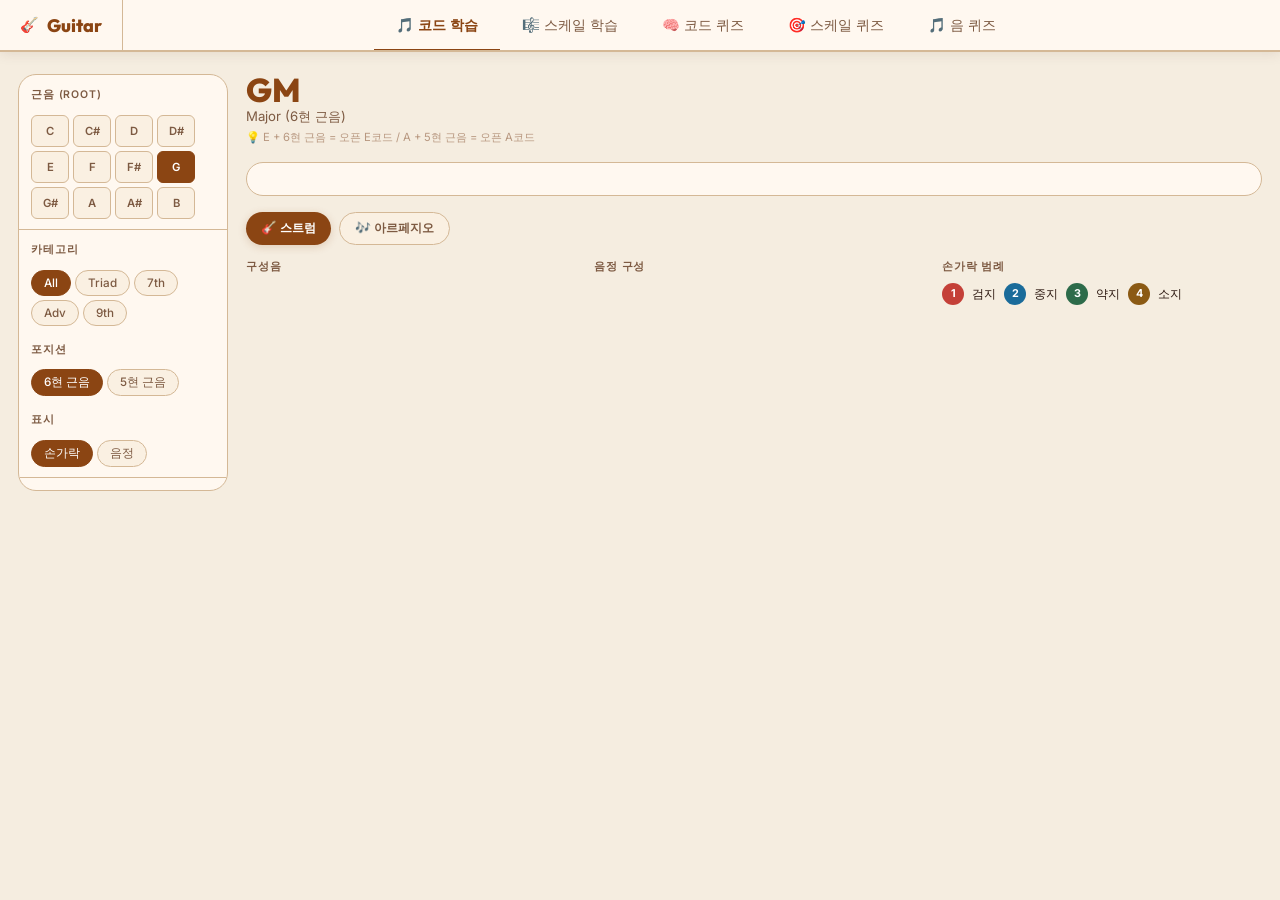
==== index.html @ c6dc0fb3 "Add files via upload" ====
<!DOCTYPE html>
<html lang="ko">

<head>
  <meta charset="UTF-8" />
  <meta name="viewport" content="width=device-width, initial-scale=1.0" />
  <title>Guitar</title>
  <meta name="description" content="기타 코드·스케일 시각화 및 퀴즈 트레이너" />
  <meta name="theme-color" content="#8B4513" />
  <meta name="apple-mobile-web-app-capable" content="yes" />
  <meta name="apple-mobile-web-app-status-bar-style" content="black-translucent" />
  <meta name="apple-mobile-web-app-title" content="Guitar" />
  <link rel="manifest" href="manifest.json" />
  <link rel="icon" href="icons/icon.svg" type="image/svg+xml" />
  <link rel="apple-touch-icon" href="icons/icon-192.png" />
  <link rel="preconnect" href="https://fonts.googleapis.com" />
  <link
    href="https://fonts.googleapis.com/css2?family=Inter:wght@300;400;500;600;700&family=Outfit:wght@400;600;700;800&display=swap"
    rel="stylesheet" />
  <link rel="stylesheet" href="style.css" />
</head>

<body>

  <!-- ── Single-row Header + Tabs ─────────────────────────────────────────── -->
  <header class="app-bar">
    <div class="logo"><span>🎸</span><span class="logo-text">Guitar</span></div>
    <nav class="tab-nav">
      <button class="tab-btn active" data-tab="chord">🎵 코드 학습</button>
      <button class="tab-btn" data-tab="scale">🎼 스케일 학습</button>
      <button class="tab-btn" data-tab="chordquiz">🧠 코드 퀴즈</button>
      <button class="tab-btn" data-tab="scalequiz">🎯 스케일 퀴즈</button>
      <button class="tab-btn" data-tab="notequiz">🎵 음 퀴즈</button>
    </nav>
  </header>

  <!-- ══ PANEL 1 – CHORD ══════════════════════════════════════════════════ -->
  <div class="tab-panel active" id="panel-chord">
    <div class="panel-content chord-layout">
      <aside class="chord-sidebar">
        <div class="sidebar-section">
          <div class="control-label">근음 (Root)</div>
          <div class="root-grid">
            <button class="root-btn" data-note="C">C</button>
            <button class="root-btn" data-note="C#">C#</button>
            <button class="root-btn" data-note="D">D</button>
            <button class="root-btn" data-note="D#">D#</button>
            <button class="root-btn" data-note="E">E</button>
            <button class="root-btn" data-note="F">F</button>
            <button class="root-btn" data-note="F#">F#</button>
            <button class="root-btn active" data-note="G">G</button>
            <button class="root-btn" data-note="G#">G#</button>
            <button class="root-btn" data-note="A">A</button>
            <button class="root-btn" data-note="A#">A#</button>
            <button class="root-btn" data-note="B">B</button>
          </div>
        </div>
        <div class="sidebar-section">
          <div class="control-label">카테고리</div>
          <div class="btn-group">
            <button class="pill-btn cat-btn active" data-cat="All">All</button>
            <button class="pill-btn cat-btn" data-cat="Triad">Triad</button>
            <button class="pill-btn cat-btn" data-cat="7th">7th</button>
            <button class="pill-btn cat-btn" data-cat="Advanced">Adv</button>
            <button class="pill-btn cat-btn" data-cat="9th">9th</button>
          </div>
          <div class="control-label" style="margin-top:8px">포지션</div>
          <div class="btn-group">
            <button class="pill-btn pos-btn active" data-pos="root6">6현 근음</button>
            <button class="pill-btn pos-btn" data-pos="root5">5현 근음</button>
          </div>
          <div class="control-label" style="margin-top:8px">표시</div>
          <div class="btn-group">
            <button class="pill-btn show-btn active" data-show="fingers">손가락</button>
            <button class="pill-btn show-btn" data-show="intervals">음정</button>
          </div>
        </div>
        <div id="chord-list" class="chord-list"></div>
      </aside>

      <main class="chord-main">
        <div>
          <h1 id="chord-title" class="chord-title">GM</h1>
          <p id="chord-subtitle" class="chord-subtitle">Major (6현 근음)</p>
          <p style="font-size:0.75rem;color:var(--text-dim);margin-top:2px">
            💡 E + 6현 근음 = 오픈 E코드 / A + 5현 근음 = 오픈 A코드
          </p>
        </div>
        <div class="diagram-wrap" id="chord-diagram"></div>
        <div class="chord-info">
          <div class="sound-controls">
            <button class="sound-btn" id="btn-strum">🎸 스트럼</button>
            <button class="sound-btn ghost" id="btn-arpeggio">🎶 아르페지오</button>
          </div>
          <div class="info-row">
            <div class="info-section">
              <div class="control-label">구성음</div>
              <div id="chord-notes" class="tag-row"></div>
            </div>
            <div class="info-section">
              <div class="control-label">음정 구성</div>
              <div id="chord-intervals" class="tag-row"></div>
            </div>
            <div class="info-section">
              <div class="control-label">손가락 범례</div>
              <div class="legend-row">
                <span class="legend-dot" style="background:#C44038">1</span>검지
                <span class="legend-dot" style="background:#1A6B9A">2</span>중지
                <span class="legend-dot" style="background:#2D6B4A">3</span>약지
                <span class="legend-dot" style="background:#8B5A14">4</span>소지
              </div>
            </div>
          </div>
        </div>
      </main>
    </div>
  </div>

  <!-- ══ PANEL 2 – SCALE ══════════════════════════════════════════════════ -->
  <div class="tab-panel" id="panel-scale">
    <div class="panel-content">
      <div class="scale-controls">
        <div class="btn-group">
          <button class="pill-btn range-btn active" data-range="0">개방현 ~ 3프렛</button>
          <button class="pill-btn range-btn" data-range="1">3 ~ 7프렛</button>
          <button class="pill-btn range-btn" data-range="2">4 ~ 8프렛</button>
          <button class="pill-btn range-btn" data-range="3">7 ~ 10프렛</button>
        </div>
        <label style="display:flex;align-items:center;gap:6px;font-size:0.83rem;color:var(--text-muted);cursor:pointer">
          <input type="checkbox" id="scale-show-toggle" /> 도레미 표시
        </label>
      </div>
      <h2 id="scale-title" class="section-title">음표 위치 – 개방현 ~ 3프렛</h2>
      <p id="scale-subtitle" class="section-subtitle">자연음 (C D E F G A B) · 강조 범위 밖은 회색 표시 · 클릭하면 소리 재생</p>
      <div class="fretboard-wrap" id="scale-diagram"></div>
      <div class="note-legend">
        <span class="note-badge" style="background:#C44038">C 도</span>
        <span class="note-badge" style="background:#D4870A">D 레</span>
        <span class="note-badge" style="background:#2D6B4A">E 미</span>
        <span class="note-badge" style="background:#1A6B8A">F 파</span>
        <span class="note-badge" style="background:#7A2A9A">G 솔</span>
        <span class="note-badge" style="background:#8A4A1A">A 라</span>
        <span class="note-badge" style="background:#3A6A7A">B 시</span>
      </div>
    </div>
  </div>

  <!-- ══ PANEL 3 – CHORD QUIZ ═════════════════════════════════════════════ -->
  <div class="tab-panel" id="panel-chordquiz">
    <div class="panel-content">
      <div class="quiz-header">
        <h2 class="section-title">🧠 코드 퀴즈</h2>
        <p style="color:var(--text-muted);font-size:0.85rem">다이어그램을 보고 코드명을 맞춰보세요!</p>
        <div class="score-badge" style="margin-left:auto">점수 <strong id="cq-score">0 / 0</strong></div>
      </div>
      <div class="cq-body">
        <div class="cq-left">
          <div style="margin-bottom:8px"><button class="cq-play-btn" id="cq-play">🎸 재생</button></div>
          <div class="diagram-wrap" id="cq-diagram"></div>
        </div>
        <div class="cq-right">
          <div id="cq-options" class="cq-options-grid"></div>
          <div id="cq-result" class="cq-result"></div>
          <div class="cq-actions">
            <button class="action-btn secondary" id="cq-reveal">정답 보기</button>
            <button class="action-btn" id="cq-next">다음 문제 →</button>
          </div>
          <div class="cq-actions" style="margin-top:4px">
            <button class="action-btn secondary" id="cq-reset">점수 초기화</button>
          </div>
        </div>
      </div>
    </div>
  </div>

  <!-- ══ PANEL 4 – SCALE QUIZ ═════════════════════════════════════════════ -->
  <div class="tab-panel" id="panel-scalequiz">
    <div class="panel-content">
      <div class="quiz-header">
        <h2 class="section-title">🎯 스케일 퀴즈</h2>
        <p style="color:var(--text-muted);font-size:0.85rem">범위 내 자연음을 낮은(높은) 음부터 순서대로 클릭하세요!</p>
        <div class="score-badge" style="margin-left:auto"><strong id="sq-score">퀴즈를 시작하세요</strong></div>
      </div>
      <div class="sq-controls">
        <div class="btn-group">
          <button class="pill-btn sq-range-btn active" data-range="0">개방현 ~ 3</button>
          <button class="pill-btn sq-range-btn" data-range="1">3 ~ 7</button>
          <button class="pill-btn sq-range-btn" data-range="2">4 ~ 8</button>
          <button class="pill-btn sq-range-btn" data-range="3">7 ~ 10</button>
        </div>
        <select id="sq-dir-select" class="sq-select">
          <option value="asc">낮은 음부터</option>
          <option value="desc">높은 음부터</option>
        </select>
        <button class="action-btn" id="sq-start">🎲 새 퀴즈 시작</button>
        <label
          style="display:flex;align-items:center;gap:6px;font-size:0.83rem;color:var(--text-muted);cursor:pointer;margin-left:4px">
          <input type="checkbox" id="sq-solfege-toggle" /> 도레미 표시
        </label>
      </div>
      <div class="fretboard-wrap" id="sq-diagram">
        <div style="padding:40px;text-align:center;color:var(--text-muted)">[새 퀴즈 시작]을 클릭하세요.</div>
      </div>
    </div>
  </div>

  <!-- ══ PANEL 5 – NOTE QUIZ ══════════════════════════════════════════════ -->
  <div class="tab-panel" id="panel-notequiz">
    <div class="panel-content">
      <div class="quiz-header">
        <h2 class="section-title">🎵 음 퀴즈</h2>
        <p style="color:var(--text-muted);font-size:0.85rem">지판의 표시된 음 이름을 맞춰보세요!</p>
        <div class="score-badge" style="margin-left:auto">점수 <strong id="nq-score">0 / 0</strong></div>
      </div>
      <div class="cq-body">
        <div class="cq-left">
          <div style="margin-bottom:8px"><button class="cq-play-btn" id="nq-play">🎸 재생</button></div>
          <div class="diagram-wrap" id="nq-diagram"></div>
        </div>
        <div class="cq-right">
          <div id="nq-options" class="cq-options-grid"></div>
          <div id="nq-result" class="cq-result"></div>
          <div class="cq-actions">
            <button class="action-btn secondary" id="nq-reveal">정답 보기</button>
            <button class="action-btn" id="nq-next">다음 문제 →</button>
          </div>
          <div class="cq-actions" style="margin-top:4px">
            <button class="action-btn secondary" id="nq-reset">점수 초기화</button>
          </div>
        </div>
      </div>
    </div>
  </div>

  <script src="data/chords.js"></script>
  <script src="data/scales.js"></script>
  <script src="utils.js"></script>
  <script src="sound.js"></script>
  <script src="fretboard.js"></script>
  <script src="app.js"></script>
  <script>
    if ("serviceWorker" in navigator) {
      navigator.serviceWorker.register("sw.js").catch(() => { });
    }
  </script>
</body>

</html>
---- style.css ----
/* ── Guitar – Warm Café Theme ─────────────────────────────────────────── */
*,
*::before,
*::after {
  box-sizing: border-box;
  margin: 0;
  padding: 0;
}

:root {
  --bg: #F5EDE0;
  --bg-card: #FFF8F0;
  --bg-elevated: #FAF0E2;
  --bg-hover: #EFE0CC;
  --border: #D4B896;
  --border-light: #C4A882;
  --text: #2C1810;
  --text-muted: #7D5A42;
  --text-dim: #B89880;
  --accent: #8B4513;
  --accent-h: #A0522D;
  --accent2: #C4874A;
  --teal: #3D7A6A;
  --red: #C44038;
  --radius-sm: 6px;
  --radius: 12px;
  --radius-lg: 18px;
  --shadow: 0 2px 12px rgba(80, 40, 10, .10);
  --transition: 0.18s ease;
}

html {
  font-size: 15px;
}

body {
  background: var(--bg);
  color: var(--text);
  font-family: 'Inter', sans-serif;
  min-height: 100vh;
  line-height: 1.5;
}

button {
  cursor: pointer;
  font-family: inherit;
  border: none;
  outline: none;
}

select {
  font-family: inherit;
}

/* ── App Bar (logo + tabs in one row) ───────────────────────────────────── */
.app-bar {
  display: flex;
  align-items: stretch;
  height: 52px;
  background: var(--bg-card);
  border-bottom: 2px solid var(--border);
  box-shadow: var(--shadow);
  padding: 0 20px 0 20px;
  position: sticky;
  top: 0;
  z-index: 100;
}

.logo {
  display: flex;
  align-items: center;
  gap: 8px;
  flex-shrink: 0;
  padding-right: 20px;
  border-right: 1px solid var(--border);
  margin-right: 8px;
}

.logo-text {
  font-family: 'Outfit', sans-serif;
  font-size: 1.2rem;
  font-weight: 800;
  color: var(--accent);
}

/* ── Tab Nav (inside header) ────────────────────────────────────────────── */
.tab-nav {
  flex: 1;
  display: flex;
  justify-content: center;
  align-items: stretch;
  overflow-x: auto;
}

.tab-btn {
  display: flex;
  align-items: center;
  gap: 5px;
  padding: 0 22px;
  height: 100%;
  background: transparent;
  color: var(--text-muted);
  font-size: 0.95rem;
  font-weight: 500;
  border-bottom: 3px solid transparent;
  white-space: nowrap;
  transition: var(--transition);
  position: relative;
  top: 2px;
  /* align border to bottom of bar */
}

.tab-btn:hover {
  color: var(--text);
  background: var(--bg-elevated);
}

.tab-btn.active {
  color: var(--accent);
  border-bottom-color: var(--accent);
  font-weight: 600;
}

/* ── Panels ──────────────────────────────────────────────────────────────── */
.tab-panel {
  display: none;
}

.tab-panel.active {
  display: block;
}

.panel-content {
  max-width: 1300px;
  margin: 0 auto;
  padding: 22px 18px;
}

/* ── Common Buttons ──────────────────────────────────────────────────────── */
.btn-group {
  display: flex;
  gap: 4px;
  flex-wrap: wrap;
}

.pill-btn {
  padding: 5px 12px;
  border-radius: 20px;
  background: var(--bg-elevated);
  border: 1px solid var(--border);
  color: var(--text-muted);
  font-size: 0.78rem;
  font-weight: 500;
  transition: var(--transition);
}

.pill-btn:hover {
  background: var(--bg-hover);
  color: var(--text);
}

.pill-btn.active {
  background: var(--accent);
  border-color: var(--accent);
  color: #fff;
}

.action-btn {
  padding: 8px 18px;
  border-radius: 22px;
  background: var(--accent);
  color: #fff;
  font-weight: 600;
  font-size: 0.88rem;
  box-shadow: 0 2px 8px rgba(139, 69, 19, .22);
  transition: var(--transition);
}

.action-btn:hover {
  background: var(--accent-h);
  transform: translateY(-1px);
}

.action-btn.secondary {
  background: var(--bg-elevated);
  border: 1px solid var(--border);
  color: var(--text-muted);
  box-shadow: none;
}

.action-btn.secondary:hover {
  color: var(--text);
  border-color: var(--border-light);
  transform: none;
}

.control-label {
  font-size: 0.7rem;
  font-weight: 600;
  text-transform: uppercase;
  letter-spacing: .08em;
  color: var(--text-muted);
  margin-bottom: 4px;
}

/* ── Root Buttons ────────────────────────────────────────────────────────── */
.root-grid {
  display: flex;
  gap: 4px;
  flex-wrap: wrap;
}

.root-btn {
  width: 38px;
  height: 32px;
  border-radius: var(--radius-sm);
  background: var(--bg-elevated);
  border: 1px solid var(--border);
  color: var(--text-muted);
  font-size: 0.75rem;
  font-weight: 600;
  transition: var(--transition);
}

.root-btn:hover {
  background: var(--bg-hover);
  color: var(--text);
}

.root-btn.active {
  background: var(--accent);
  border-color: var(--accent);
  color: #fff;
}

/* ══ CHORD MODE ══════════════════════════════════════════════════════════ */
.chord-layout {
  display: grid;
  grid-template-columns: 210px 1fr;
  gap: 18px;
  align-items: start;
}

.chord-sidebar {
  background: var(--bg-card);
  border: 1px solid var(--border);
  border-radius: var(--radius-lg);
  overflow: hidden;
  position: sticky;
  top: calc(52px + 12px);
}

.sidebar-section {
  padding: 12px 12px 10px;
  border-bottom: 1px solid var(--border);
  display: flex;
  flex-direction: column;
  gap: 8px;
}

/* 2-column chord list */
.chord-list {
  display: grid;
  grid-template-columns: 1fr 1fr;
  gap: 2px;
  padding: 6px;
  max-height: calc(100vh - 360px);
  overflow-y: auto;
}

.chord-list::-webkit-scrollbar {
  width: 4px;
}

.chord-list::-webkit-scrollbar-thumb {
  background: var(--border);
  border-radius: 4px;
}

.chord-item {
  display: flex;
  flex-direction: column;
  align-items: flex-start;
  padding: 6px 8px;
  border-radius: var(--radius-sm);
  background: transparent;
  border: 1px solid transparent;
  color: var(--text-muted);
  text-align: left;
  width: 100%;
  transition: var(--transition);
  gap: 1px;
}

.chord-item:hover {
  background: var(--bg-hover);
  color: var(--text);
}

.chord-item.active {
  background: rgba(139, 69, 19, .08);
  border-color: rgba(139, 69, 19, .25);
  color: var(--text);
}

.chord-symbol {
  font-family: 'Outfit', sans-serif;
  font-size: 0.95rem;
  font-weight: 700;
  color: var(--accent);
}

.chord-name {
  font-size: 0.72rem;
  color: var(--text-dim);
}

.chord-main {
  display: flex;
  flex-direction: column;
  gap: 16px;
}

.chord-title {
  font-family: 'Outfit', sans-serif;
  font-size: 2.2rem;
  font-weight: 800;
  color: var(--accent);
  line-height: 1;
}

.chord-subtitle {
  color: var(--text-muted);
  font-size: 0.88rem;
}

.diagram-wrap {
  background: var(--bg-card);
  border: 1px solid var(--border);
  border-radius: var(--radius-lg);
  padding: 16px;
  overflow-x: auto;
}

.chord-info {
  display: flex;
  flex-direction: column;
  gap: 14px;
}

.info-row {
  display: flex;
  gap: 28px;
  flex-wrap: wrap;
  align-items: flex-start;
}

.info-row .info-section {
  flex: 1;
  min-width: 110px;
}

.sound-controls {
  display: flex;
  gap: 8px;
  flex-wrap: wrap;
}

.sound-btn {
  display: inline-flex;
  align-items: center;
  gap: 5px;
  padding: 7px 15px;
  border-radius: 20px;
  background: var(--accent);
  color: #fff;
  font-weight: 600;
  font-size: 0.83rem;
  box-shadow: 0 2px 8px rgba(139, 69, 19, .2);
  transition: var(--transition);
}

.sound-btn:hover {
  background: var(--accent-h);
  transform: translateY(-1px);
}

.sound-btn.ghost {
  background: var(--bg-elevated);
  border: 1px solid var(--border);
  color: var(--text-muted);
  box-shadow: none;
}

.sound-btn.ghost:hover {
  color: var(--text);
  border-color: var(--border-light);
  transform: none;
}

.info-section {
  display: flex;
  flex-direction: column;
  gap: 5px;
}

.tag-row {
  display: flex;
  gap: 5px;
  flex-wrap: wrap;
}

.note-tag {
  padding: 3px 10px;
  border-radius: 20px;
  background: var(--bg-elevated);
  border: 1px solid var(--border);
  font-size: 0.82rem;
  font-weight: 600;
}

.iv-tag {
  padding: 3px 9px;
  border-radius: 20px;
  background: var(--bg-elevated);
  border: 1.5px solid;
  font-size: 0.78rem;
  display: flex;
  align-items: center;
  gap: 4px;
}

.iv-tag small {
  color: var(--text-muted);
  font-size: 0.68rem;
}

.legend-row {
  display: flex;
  align-items: center;
  gap: 8px;
  flex-wrap: wrap;
  font-size: 0.82rem;
}

.legend-dot {
  display: inline-flex;
  align-items: center;
  justify-content: center;
  width: 22px;
  height: 22px;
  border-radius: 50%;
  color: #fff;
  font-size: 0.72rem;
  font-weight: 700;
}

/* ══ SCALE MODE ══════════════════════════════════════════════════════════ */
.scale-controls {
  display: flex;
  align-items: center;
  gap: 12px;
  flex-wrap: wrap;
  margin-bottom: 16px;
}

.section-title {
  font-family: 'Outfit', sans-serif;
  font-size: 1.5rem;
  font-weight: 700;
  color: var(--accent);
  margin-bottom: 3px;
}

.section-subtitle {
  color: var(--text-muted);
  font-size: 0.83rem;
  margin-bottom: 12px;
}

.fretboard-wrap {
  background: var(--bg-card);
  border: 1px solid var(--border);
  border-radius: var(--radius-lg);
  padding: 16px;
  overflow-x: auto;
}

.note-legend {
  display: flex;
  gap: 6px;
  flex-wrap: wrap;
  margin-top: 12px;
}

.note-badge {
  padding: 3px 9px;
  border-radius: 20px;
  color: #fff;
  font-size: 0.73rem;
  font-weight: 600;
}

/* ══ QUIZ SHARED ═════════════════════════════════════════════════════════ */
.quiz-header {
  display: flex;
  align-items: center;
  gap: 14px;
  flex-wrap: wrap;
  margin-bottom: 18px;
}

.score-badge {
  display: flex;
  align-items: center;
  gap: 6px;
  padding: 5px 13px;
  border-radius: 20px;
  background: var(--bg-elevated);
  border: 1px solid var(--border);
  font-size: 0.83rem;
}

.score-badge strong {
  color: var(--accent);
}

/* ══ CHORD / NOTE QUIZ ═══════════════════════════════════════════════════ */
.cq-body {
  display: grid;
  grid-template-columns: 1fr auto;
  gap: 24px;
  align-items: start;
}

.cq-left {
  display: flex;
  flex-direction: column;
  gap: 10px;
}

.cq-right {
  display: flex;
  flex-direction: column;
  gap: 10px;
  min-width: 210px;
}

.cq-options-grid {
  display: grid;
  grid-template-columns: 1fr 1fr;
  gap: 8px;
}

.cq-opt-btn {
  padding: 13px 8px;
  border-radius: var(--radius);
  background: var(--bg-elevated);
  border: 1.5px solid var(--border);
  color: var(--text);
  font-size: 1rem;
  font-weight: 700;
  font-family: 'Outfit', sans-serif;
  transition: var(--transition);
}

.cq-opt-btn:hover {
  background: var(--bg-hover);
  border-color: var(--border-light);
  transform: translateY(-1px);
}

.cq-opt-btn.correct {
  background: rgba(61, 122, 106, .12);
  border-color: var(--teal);
  color: var(--teal);
}

.cq-opt-btn.wrong {
  background: rgba(196, 64, 56, .10);
  border-color: var(--red);
  color: var(--red);
}

.cq-result {
  font-size: 1rem;
  font-weight: 600;
  min-height: 1.5em;
}

.cq-result.correct {
  color: var(--teal);
}

.cq-result.wrong {
  color: var(--red);
}

.cq-actions {
  display: flex;
  gap: 7px;
  flex-wrap: wrap;
}

.cq-play-btn {
  display: inline-flex;
  align-items: center;
  gap: 5px;
  padding: 6px 13px;
  border-radius: 18px;
  background: var(--bg-elevated);
  border: 1px solid var(--border);
  color: var(--text-muted);
  font-size: 0.82rem;
  font-weight: 600;
  transition: var(--transition);
}

.cq-play-btn:hover {
  color: var(--text);
  border-color: var(--border-light);
}

/* ══ SCALE QUIZ ══════════════════════════════════════════════════════════ */
.sq-controls {
  display: flex;
  align-items: center;
  gap: 10px;
  flex-wrap: wrap;
  margin-bottom: 14px;
}

.sq-select {
  padding: 6px 11px;
  border-radius: 20px;
  background: var(--bg-elevated);
  border: 1px solid var(--border);
  color: var(--text);
  font-size: 0.82rem;
  appearance: none;
}

/* ── Shake animation ────────────────────────────────────────────────────── */
@keyframes shake {

  0%,
  100% {
    transform: translateX(0)
  }

  20% {
    transform: translateX(-6px)
  }

  40% {
    transform: translateX(6px)
  }

  60% {
    transform: translateX(-4px)
  }

  80% {
    transform: translateX(4px)
  }
}

.shake {
  animation: shake .4s ease;
}

/* ── Responsive ──────────────────────────────────────────────────────────── */
@media (max-width: 860px) {
  .chord-layout {
    grid-template-columns: 1fr;
  }

  .chord-sidebar {
    position: static;
  }

  .cq-body {
    grid-template-columns: 1fr;
  }

  .info-row {
    flex-direction: column;
    gap: 10px;
  }
}

@media (max-width: 500px) {
  .panel-content {
    padding: 12px 8px;
  }

  .cq-options-grid {
    grid-template-columns: 1fr;
  }

  .tab-btn {
    padding: 0 10px;
    font-size: 0.78rem;
  }

  .app-bar {
    height: 46px;
    padding: 0 8px;
  }

  .logo {
    padding-right: 10px;
    margin-right: 4px;
  }

  .logo-text {
    font-size: 1rem;
  }

  /* Fretboard: smooth horizontal scroll on mobile */
  .fretboard-wrap,
  .diagram-wrap {
    overflow-x: auto;
    -webkit-overflow-scrolling: touch;
    padding: 12px 8px;
  }

  .h-fretboard {
    min-width: 700px;
  }

  .chord-list {
    grid-template-columns: 1fr 1fr;
    max-height: 260px;
  }

  .sq-controls,
  .scale-controls,
  .quiz-header {
    gap: 6px;
  }

  .pill-btn {
    padding: 5px 9px;
    font-size: 0.72rem;
  }

  .action-btn {
    padding: 7px 14px;
    font-size: 0.82rem;
  }

  .section-title {
    font-size: 1.2rem;
  }

  .chord-title {
    font-size: 1.6rem;
  }
}
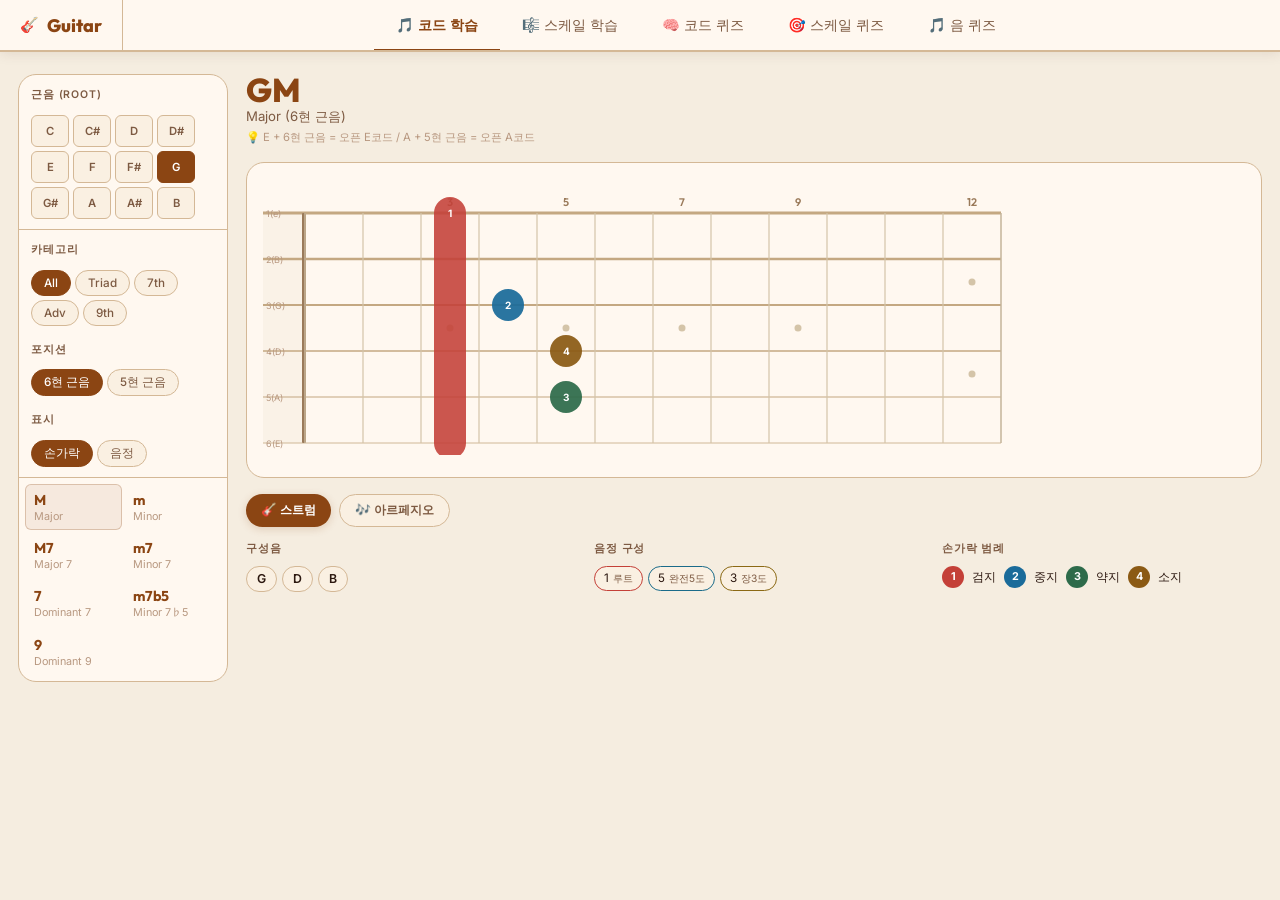
==== commit e617c5ac: "Add files via upload mobile view update" ====
--- a/index.html
+++ b/index.html
@@ -25,6 +25,7 @@
   <!-- ── Single-row Header + Tabs ─────────────────────────────────────────── -->
   <header class="app-bar">
     <div class="logo"><span>🎸</span><span class="logo-text">Guitar</span></div>
+    <button class="mobile-menu-btn" id="mobile-menu-btn" aria-label="메뉴">☰</button>
     <nav class="tab-nav">
       <button class="tab-btn active" data-tab="chord">🎵 코드 학습</button>
       <button class="tab-btn" data-tab="scale">🎼 스케일 학습</button>
@@ -232,6 +233,16 @@
     </div>
   </div>
 
+  <!-- Mobile drawer (populated by JS) -->
+  <div class="mobile-drawer-overlay" id="drawer-overlay"></div>
+  <aside class="mobile-drawer" id="mobile-drawer">
+    <div class="drawer-header">
+      <span>설정</span>
+      <button class="drawer-close-btn" id="drawer-close">✕</button>
+    </div>
+    <div class="drawer-body" id="drawer-body"></div>
+  </aside>
+
   <script src="data/chords.js"></script>
   <script src="data/scales.js"></script>
   <script src="utils.js"></script>
--- a/style.css
+++ b/style.css
@@ -689,7 +689,7 @@
   }
 }
 
-@media (max-width: 500px) {
+@media (max-width: 600px) {
   .panel-content {
     padding: 12px 8px;
   }
@@ -717,16 +717,10 @@
     font-size: 1rem;
   }
 
-  /* Fretboard: smooth horizontal scroll on mobile */
   .fretboard-wrap,
   .diagram-wrap {
-    overflow-x: auto;
-    -webkit-overflow-scrolling: touch;
-    padding: 12px 8px;
-  }
-
-  .h-fretboard {
-    min-width: 700px;
+    overflow: hidden;
+    padding: 8px;
   }
 
   .chord-list {
@@ -757,4 +751,125 @@
   .chord-title {
     font-size: 1.6rem;
   }
+
+  .mobile-menu-btn {
+    display: flex !important;
+  }
+
+  .chord-sidebar {
+    display: none;
+  }
+
+  .mobile-drawer-overlay {
+    display: block;
+  }
+
+  .mobile-drawer-overlay.open {
+    opacity: 1;
+    pointer-events: auto;
+  }
+
+  .mobile-drawer {
+    display: flex;
+  }
+
+  .mobile-drawer.open {
+    transform: translateX(0);
+  }
+}
+
+/* ── Mobile drawer (base, hidden on desktop) ──────────────────────────── */
+.mobile-menu-btn {
+  display: none;
+  align-items: center;
+  justify-content: center;
+  width: 36px;
+  height: 36px;
+  border-radius: var(--radius-sm);
+  background: var(--bg-elevated);
+  border: 1px solid var(--border);
+  color: var(--text-muted);
+  font-size: 1.2rem;
+  margin-right: 8px;
+  flex-shrink: 0;
+}
+
+.mobile-menu-btn:hover {
+  background: var(--bg-hover);
+  color: var(--text);
+}
+
+.mobile-drawer-overlay {
+  display: none;
+  position: fixed;
+  inset: 0;
+  background: rgba(44, 24, 16, .4);
+  z-index: 200;
+  opacity: 0;
+  pointer-events: none;
+  transition: opacity .25s ease;
+}
+
+.mobile-drawer {
+  display: none;
+  flex-direction: column;
+  position: fixed;
+  top: 0;
+  left: 0;
+  width: 280px;
+  max-width: 85vw;
+  height: 100vh;
+  background: var(--bg-card);
+  border-right: 2px solid var(--border);
+  box-shadow: 4px 0 24px rgba(80, 40, 10, .2);
+  z-index: 210;
+  transform: translateX(-100%);
+  transition: transform .28s cubic-bezier(.4, 0, .2, 1);
+  overflow-y: auto;
+  -webkit-overflow-scrolling: touch;
+}
+
+.drawer-header {
+  display: flex;
+  align-items: center;
+  justify-content: space-between;
+  padding: 14px 16px;
+  border-bottom: 1px solid var(--border);
+  position: sticky;
+  top: 0;
+  background: var(--bg-card);
+  z-index: 1;
+}
+
+.drawer-header span {
+  font-family: 'Outfit', sans-serif;
+  font-weight: 700;
+  font-size: 1.05rem;
+  color: var(--accent);
+}
+
+.drawer-close-btn {
+  width: 32px;
+  height: 32px;
+  border-radius: 50%;
+  background: var(--bg-elevated);
+  border: 1px solid var(--border);
+  color: var(--text-muted);
+  font-size: 1.1rem;
+  display: flex;
+  align-items: center;
+  justify-content: center;
+  transition: var(--transition);
+}
+
+.drawer-close-btn:hover {
+  background: var(--bg-hover);
+  color: var(--text);
+}
+
+.drawer-body {
+  padding: 12px;
+  display: flex;
+  flex-direction: column;
+  gap: 10px;
 }
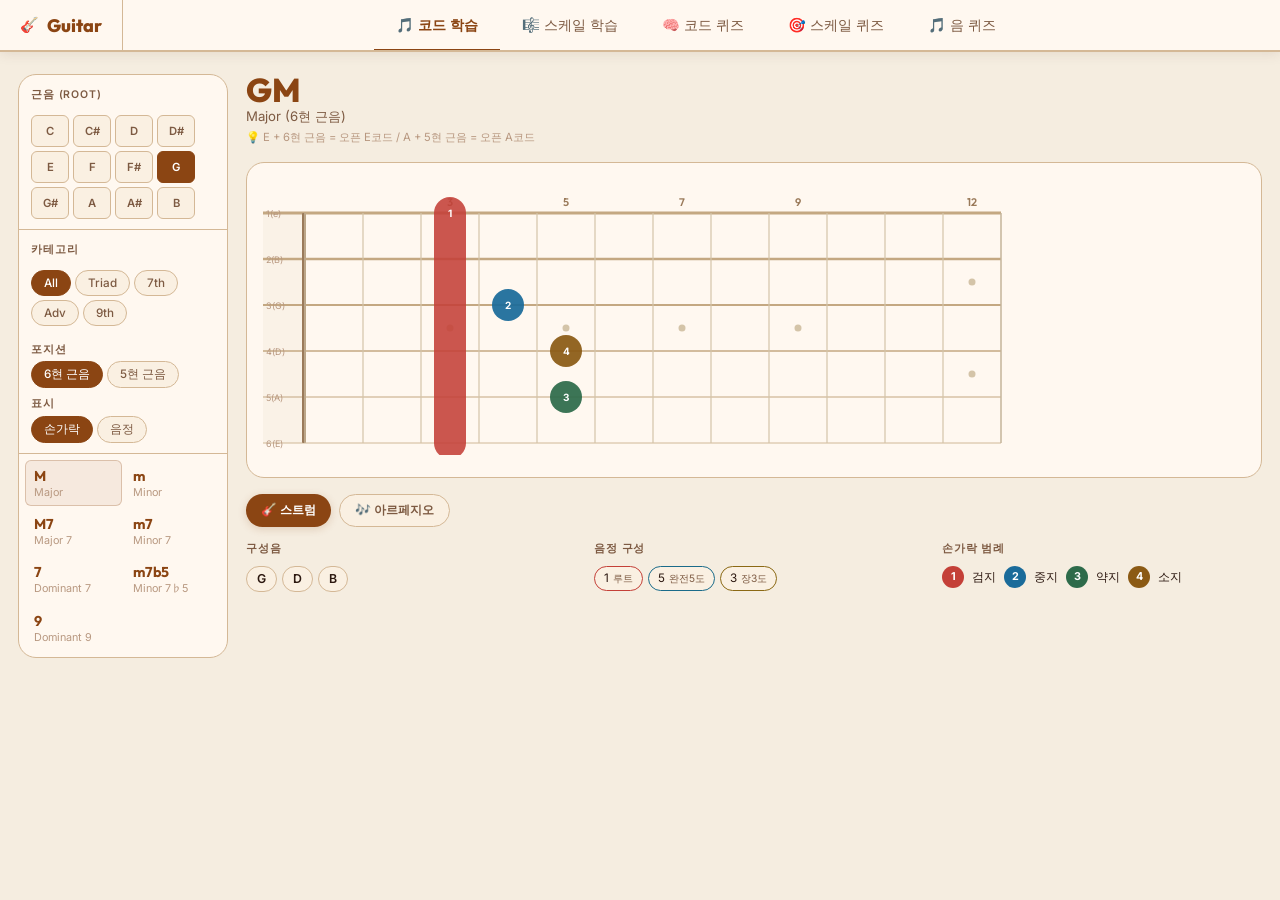
==== commit e5bdb6d2: "mobile view fix" ====
--- a/index.html
+++ b/index.html
@@ -25,7 +25,6 @@
   <!-- ── Single-row Header + Tabs ─────────────────────────────────────────── -->
   <header class="app-bar">
     <div class="logo"><span>🎸</span><span class="logo-text">Guitar</span></div>
-    <button class="mobile-menu-btn" id="mobile-menu-btn" aria-label="메뉴">☰</button>
     <nav class="tab-nav">
       <button class="tab-btn active" data-tab="chord">🎵 코드 학습</button>
       <button class="tab-btn" data-tab="scale">🎼 스케일 학습</button>
@@ -65,15 +64,21 @@
             <button class="pill-btn cat-btn" data-cat="Advanced">Adv</button>
             <button class="pill-btn cat-btn" data-cat="9th">9th</button>
           </div>
-          <div class="control-label" style="margin-top:8px">포지션</div>
-          <div class="btn-group">
-            <button class="pill-btn pos-btn active" data-pos="root6">6현 근음</button>
-            <button class="pill-btn pos-btn" data-pos="root5">5현 근음</button>
-          </div>
-          <div class="control-label" style="margin-top:8px">표시</div>
-          <div class="btn-group">
-            <button class="pill-btn show-btn active" data-show="fingers">손가락</button>
-            <button class="pill-btn show-btn" data-show="intervals">음정</button>
+          <div class="pos-show-row">
+            <div>
+              <div class="control-label" style="margin-top:8px">포지션</div>
+              <div class="btn-group">
+                <button class="pill-btn pos-btn active" data-pos="root6">6현 근음</button>
+                <button class="pill-btn pos-btn" data-pos="root5">5현 근음</button>
+              </div>
+            </div>
+            <div>
+              <div class="control-label" style="margin-top:8px">표시</div>
+              <div class="btn-group">
+                <button class="pill-btn show-btn active" data-show="fingers">손가락</button>
+                <button class="pill-btn show-btn" data-show="intervals">음정</button>
+              </div>
+            </div>
           </div>
         </div>
         <div id="chord-list" class="chord-list"></div>
@@ -87,6 +92,7 @@
             💡 E + 6현 근음 = 오픈 E코드 / A + 5현 근음 = 오픈 A코드
           </p>
         </div>
+
         <div class="diagram-wrap" id="chord-diagram"></div>
         <div class="chord-info">
           <div class="sound-controls">
@@ -232,17 +238,7 @@
       </div>
     </div>
   </div>
-
-  <!-- Mobile drawer (populated by JS) -->
-  <div class="mobile-drawer-overlay" id="drawer-overlay"></div>
-  <aside class="mobile-drawer" id="mobile-drawer">
-    <div class="drawer-header">
-      <span>설정</span>
-      <button class="drawer-close-btn" id="drawer-close">✕</button>
-    </div>
-    <div class="drawer-body" id="drawer-body"></div>
-  </aside>
-
+  <!-- Application Scripts -->
   <script src="data/chords.js"></script>
   <script src="data/scales.js"></script>
   <script src="utils.js"></script>
--- a/style.css
+++ b/style.css
@@ -671,12 +671,61 @@
 
 /* ── Responsive ──────────────────────────────────────────────────────────── */
 @media (max-width: 860px) {
+
+  html,
+  body {
+    overflow-x: hidden;
+    max-width: 100vw;
+  }
+
   .chord-layout {
     grid-template-columns: 1fr;
+    width: 100%;
+  }
+
+  .chord-layout>* {
+    min-width: 0;
   }
 
   .chord-sidebar {
     position: static;
+    border-radius: var(--radius-md);
+    margin-bottom: 20px;
+    display: block;
+    z-index: 10;
+  }
+
+  .sidebar-section {
+    padding: 8px 10px;
+  }
+
+  .root-grid {
+    display: grid;
+    grid-template-columns: repeat(6, 1fr);
+    gap: 4px;
+    width: 100%;
+  }
+
+  .root-btn {
+    width: 100%;
+    height: 30px;
+    font-size: 0.72rem;
+    padding: 0;
+  }
+
+  .pos-show-row {
+    display: flex;
+    gap: 16px;
+    align-items: flex-start;
+  }
+
+  .pos-show-row>div {
+    flex: 1;
+  }
+
+  .btn-group {
+    justify-content: flex-start;
+    flex-wrap: wrap;
   }
 
   .cq-body {
@@ -687,9 +736,7 @@
     flex-direction: column;
     gap: 10px;
   }
-}
-
-@media (max-width: 600px) {
+
   .panel-content {
     padding: 12px 8px;
   }
@@ -724,8 +771,23 @@
   }
 
   .chord-list {
-    grid-template-columns: 1fr 1fr;
-    max-height: 260px;
+    grid-template-columns: repeat(4, 1fr);
+    gap: 4px;
+    max-height: 160px;
+    overflow-y: auto;
+  }
+
+  .chord-item {
+    padding: 6px 4px;
+  }
+
+  .chord-symbol {
+    font-size: 0.95rem;
+  }
+
+  .chord-name {
+    font-size: 0.65rem;
+    word-break: break-all;
   }
 
   .sq-controls,
@@ -751,125 +813,4 @@
   .chord-title {
     font-size: 1.6rem;
   }
-
-  .mobile-menu-btn {
-    display: flex !important;
-  }
-
-  .chord-sidebar {
-    display: none;
-  }
-
-  .mobile-drawer-overlay {
-    display: block;
-  }
-
-  .mobile-drawer-overlay.open {
-    opacity: 1;
-    pointer-events: auto;
-  }
-
-  .mobile-drawer {
-    display: flex;
-  }
-
-  .mobile-drawer.open {
-    transform: translateX(0);
-  }
-}
-
-/* ── Mobile drawer (base, hidden on desktop) ──────────────────────────── */
-.mobile-menu-btn {
-  display: none;
-  align-items: center;
-  justify-content: center;
-  width: 36px;
-  height: 36px;
-  border-radius: var(--radius-sm);
-  background: var(--bg-elevated);
-  border: 1px solid var(--border);
-  color: var(--text-muted);
-  font-size: 1.2rem;
-  margin-right: 8px;
-  flex-shrink: 0;
-}
-
-.mobile-menu-btn:hover {
-  background: var(--bg-hover);
-  color: var(--text);
-}
-
-.mobile-drawer-overlay {
-  display: none;
-  position: fixed;
-  inset: 0;
-  background: rgba(44, 24, 16, .4);
-  z-index: 200;
-  opacity: 0;
-  pointer-events: none;
-  transition: opacity .25s ease;
-}
-
-.mobile-drawer {
-  display: none;
-  flex-direction: column;
-  position: fixed;
-  top: 0;
-  left: 0;
-  width: 280px;
-  max-width: 85vw;
-  height: 100vh;
-  background: var(--bg-card);
-  border-right: 2px solid var(--border);
-  box-shadow: 4px 0 24px rgba(80, 40, 10, .2);
-  z-index: 210;
-  transform: translateX(-100%);
-  transition: transform .28s cubic-bezier(.4, 0, .2, 1);
-  overflow-y: auto;
-  -webkit-overflow-scrolling: touch;
-}
-
-.drawer-header {
-  display: flex;
-  align-items: center;
-  justify-content: space-between;
-  padding: 14px 16px;
-  border-bottom: 1px solid var(--border);
-  position: sticky;
-  top: 0;
-  background: var(--bg-card);
-  z-index: 1;
-}
-
-.drawer-header span {
-  font-family: 'Outfit', sans-serif;
-  font-weight: 700;
-  font-size: 1.05rem;
-  color: var(--accent);
-}
-
-.drawer-close-btn {
-  width: 32px;
-  height: 32px;
-  border-radius: 50%;
-  background: var(--bg-elevated);
-  border: 1px solid var(--border);
-  color: var(--text-muted);
-  font-size: 1.1rem;
-  display: flex;
-  align-items: center;
-  justify-content: center;
-  transition: var(--transition);
-}
-
-.drawer-close-btn:hover {
-  background: var(--bg-hover);
-  color: var(--text);
-}
-
-.drawer-body {
-  padding: 12px;
-  display: flex;
-  flex-direction: column;
-  gap: 10px;
 }
